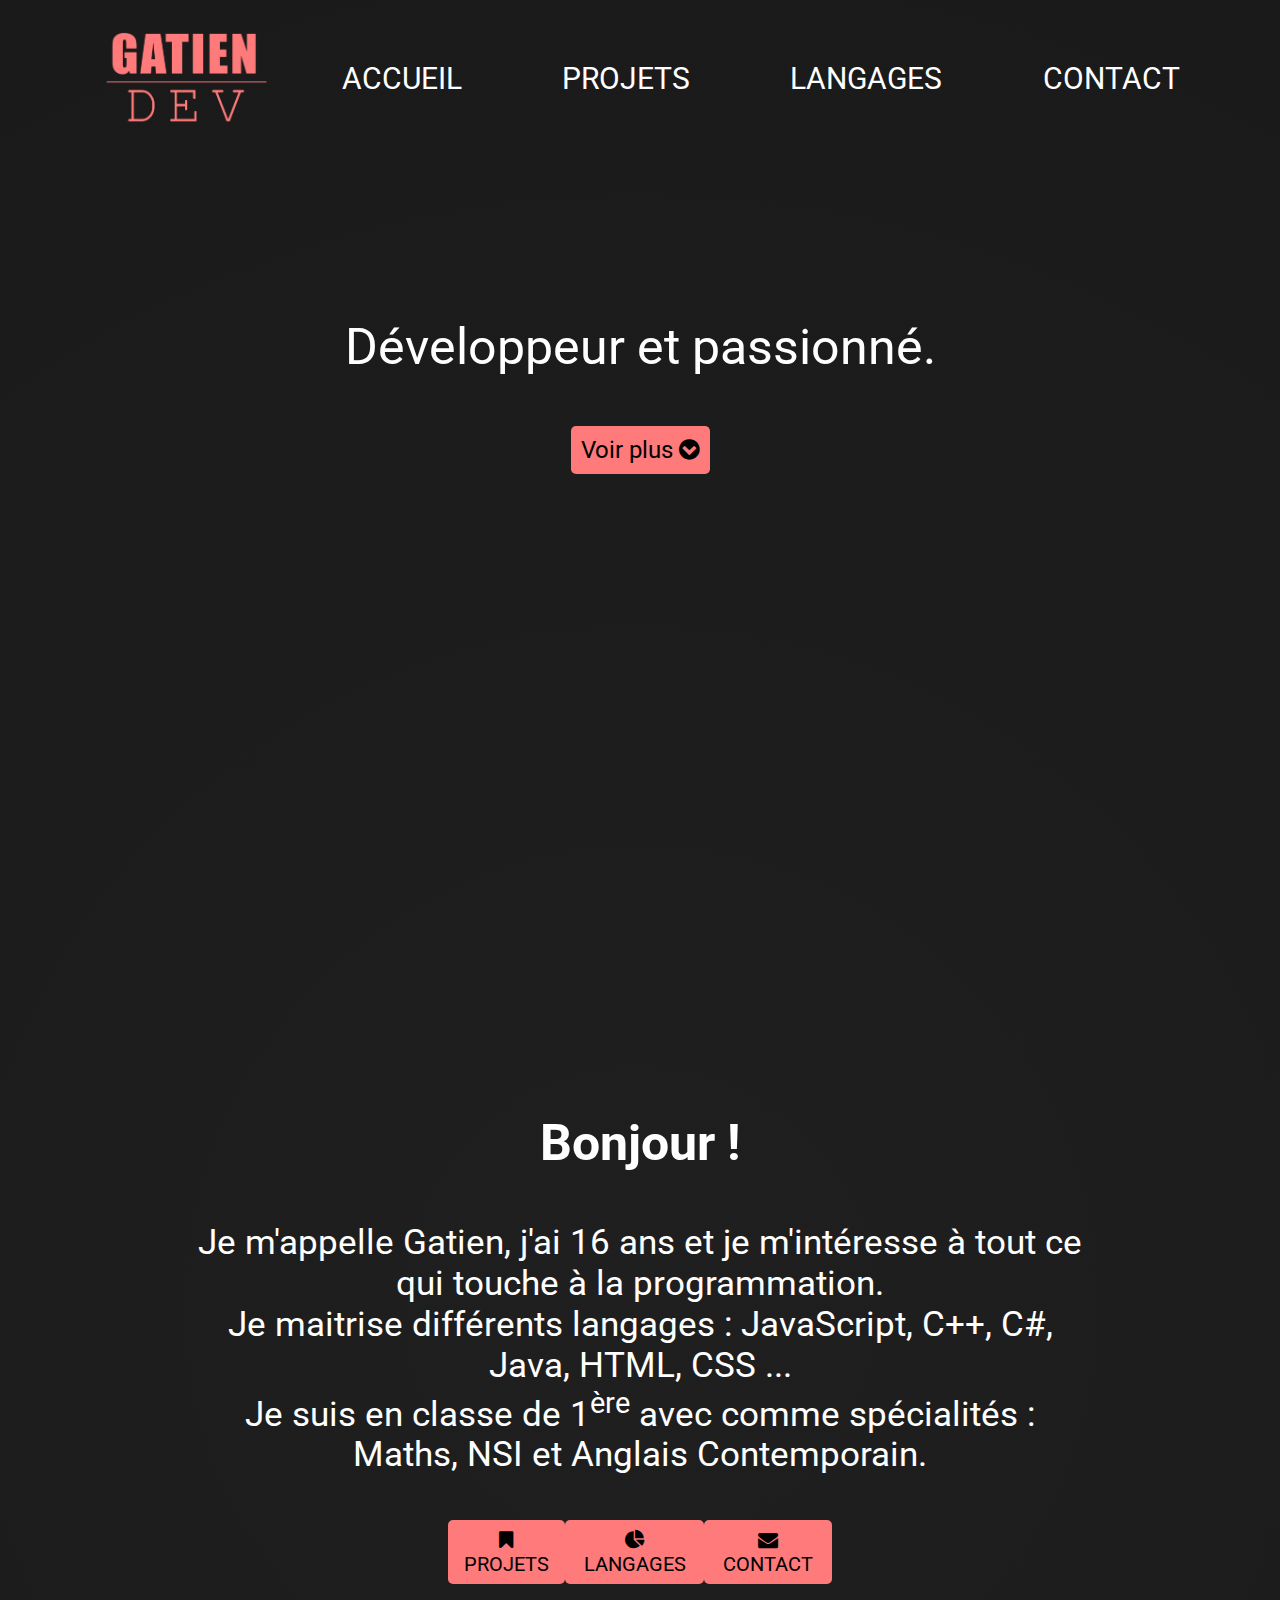
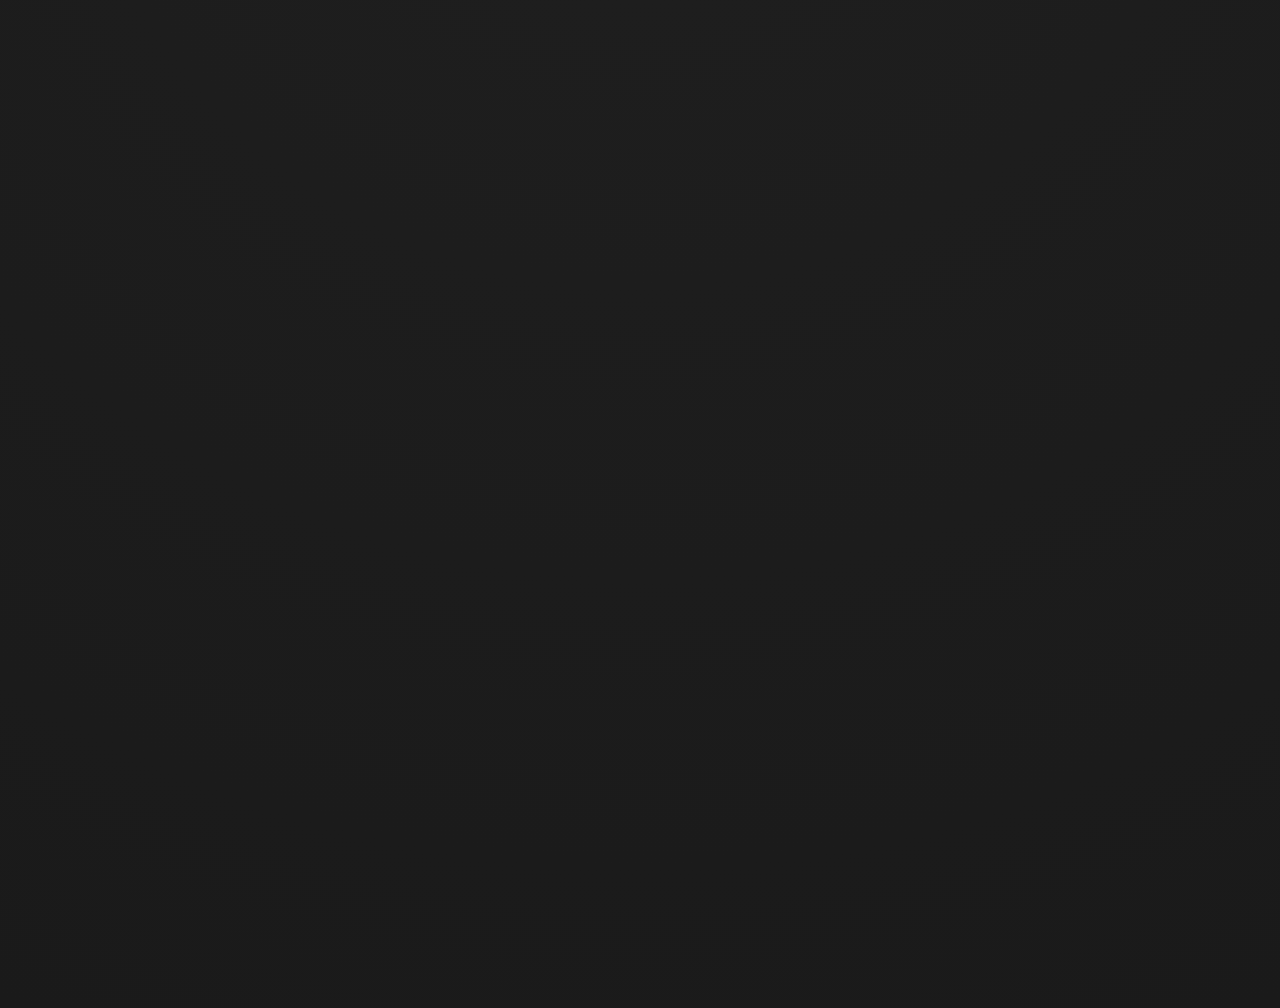
==== index.html @ 30604a0b "Diverses améliorations" ====
<!DOCTYPE html>
<html lang="en">
<head>
    <meta charset="UTF-8">
    <meta http-equiv="X-UA-Compatible" content="IE=edge">
    <meta name="viewport" content="width=device-width, initial-scale=1.0">
    <link rel="stylesheet" href="https://cdnjs.cloudflare.com/ajax/libs/font-awesome/4.7.0/css/font-awesome.min.css">
    <link rel="stylesheet" href="css/style.css">
    <link rel="stylesheet" href="css/navbar.css">
    <link rel="shortcut icon" href="img/favicon.png" type="image/x-icon">
    <title>Gatien Dev</title>
</head>
<body>
    <!-- BARRE DE NAVIGATION -->
    <div id="navbar">
        <img src="img/logo.png" alt="logo" id="logo">
        <li class="menu"><a class="nav" href="index.html">accueil</a></li>
        <li class="menu"><a class="nav" href="projects.html">projets</a></li>
        <li class="menu"><a class="nav" href="language.html">langages</a></li>
        <li class="menu"><a class="nav" href="contact.html">contact</a></li>
    </div>

    <!-- TEXTE MILIEU D'ECRAN -->
    <div id="milieu">
        <p id="milieu">Développeur et passionné.</p>
        <button id="voir" onClick="document.getElementById('titre-bio').scrollIntoView();">Voir plus <i class="fa fa-chevron-circle-down"></i></button>
    </div>

    <!-- BIOGRAPHIE -->
    <h3 id="titre-bio">Bonjour !</h3>
    <p id="biographie">
        Je m'appelle Gatien, j'ai 16 ans et je m'intéresse à tout ce qui touche à la programmation. <br>
        Je maitrise différents langages : JavaScript, C++, C#, Java, HTML, CSS ...<br>
        Je suis en classe de 1<sup>ère</sup> avec comme spécialités : Maths, NSI et Anglais Contemporain.
    </p>
    <div id="btn">
        <a href="projects.html"><button id="serie"><i class="fa fa-bookmark"></i> PROJETS</button></a>
        <a href="language.html"><button id="serie"><i class="fa fa-pie-chart"></i> LANGAGES</button></a>
        <a href="contact.html"><button id="serie"><i class="fa fa-envelope"></i> CONTACT</button></a>
    </div>
</body>
</html>
---- css/style.css ----
@import url('https://fonts.googleapis.com/css2?family=Roboto&display=swap');


html{
    scroll-behavior: smooth;
}

body{
    font-family: 'Roboto', sans-serif;
    margin: 0;
    padding: 0;

    background-image: radial-gradient(circle, rgb(31, 31, 31), rgb(26, 26, 26));
}

p{
    font-family: 'Roboto', sans-serif;
}

a{
    text-decoration: none;
    color: black;
}
---- css/navbar.css ----
/* NAVBAR */

div#navbar{
    justify-content: space-evenly;
    display: flex;
    flex: 2;
    align-items: center;
    margin-top: 2.4%;
    margin-left: 2.4%;
}
a.nav{
    font-size: 30px;
    color: white;
    text-decoration: none;
    text-transform: uppercase;
}
li{
    list-style: none;
    margin-right: 2%;
    width: auto;
}
img#logo{
    max-height:95px;
    height: auto;
    width: auto;
}

a.nav:hover{
    color: #ff7a7a;
}

/* TEXTE DU MILIEU */

div#milieu{
    margin-top: 15%;
}

p#milieu{
    font-size: 50px;
    text-align: center;
    color: white;
}

button#voir{
    font-family: 'Roboto';
    font-size: 24px;
    color: black;
    padding: 10px;
    margin-top: 30px;
    border: none;
    border-radius: 5px;
    display: block;
    margin: auto;
    background-color: #ff7a7a;
}

/* BIOGRAPHIE */

h3#titre-bio{
    margin-top: 38%;
    padding-top: 12%;
    font-size: 50px;
    text-align: center;
    color: white;
}
p#biographie{
    margin-left: 15%;
    margin-right: 15%;
    font-size: 35px;
    color: white;
    text-align: center;
}
div#btn{
    display: flex;
    justify-content:space-between;
    margin-left: 35%;
    margin-right: 35%;
    margin-bottom: 80%;
    margin-top: 3.5%;
}

button#serie{
    font-family: 'Roboto';
    font-size: 20px;
    color: black;
    padding: 8px;
    margin-top: 30px;
    border: none;
    border-radius: 5px;
    display: block;
    margin: auto;
    background-color: #ff7a7a;
}



/* PARTIE POUR MOBILE (RESPONSIVE) */

@media screen and (max-width: 900px) {
    a.nav{
      font-size: 13px;
    }
    img#logo{
        max-width:50px;
        height: auto;
        width: auto;
    }
    p#milieu{
        font-size: 20px;
    }
    div#milieu{
        margin-top: 40%;
    }
    button#voir{
        font-size: 18px;
        padding: 8px;
    }
    h3#titre-bio{
        font-size: 25px;
        margin-top: 150%;
    }
    p#biographie{
        font-size: 18px;
        margin-left: 10%;
        margin-right: 10%;
    }
    button#serie{
        font-size: 12px;
        padding: 6px;
    }
    div#btn{
        margin-right: 5%;
        margin-left: 5%;
        justify-content: space-around;
    }
  }
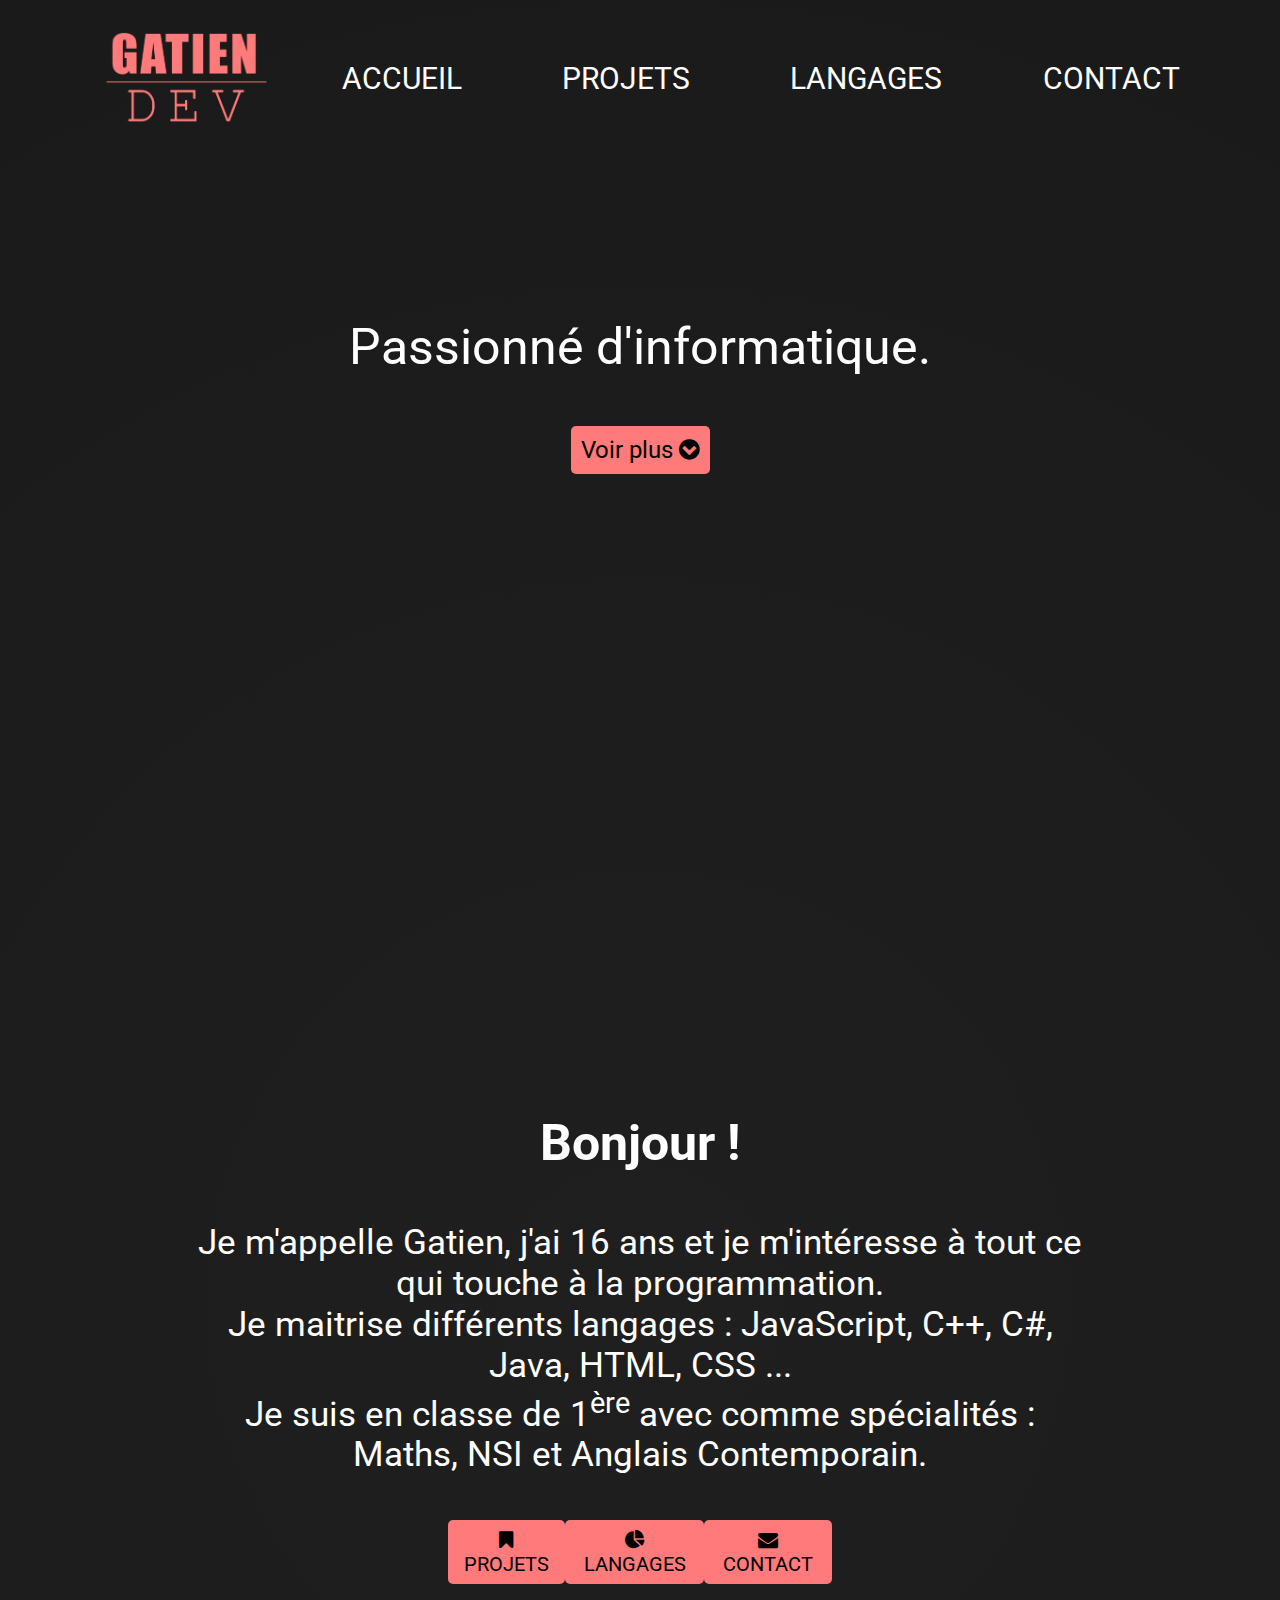
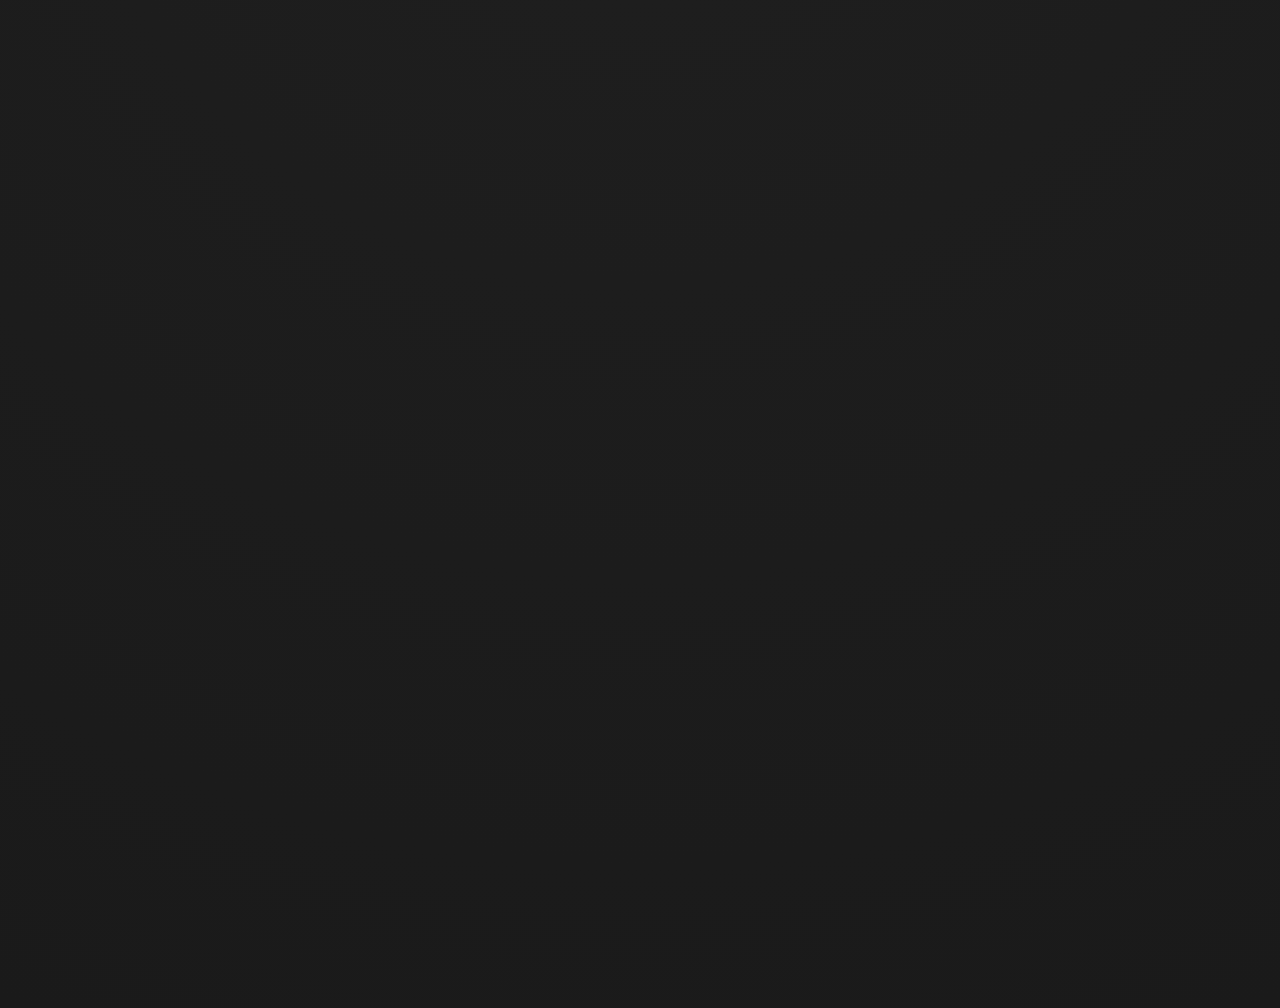
==== commit 9d328ea0: "Update index.html" ====
--- a/index.html
+++ b/index.html
@@ -22,7 +22,7 @@
 
     <!-- TEXTE MILIEU D'ECRAN -->
     <div id="milieu">
-        <p id="milieu">Développeur et passionné.</p>
+        <p id="milieu">Passionné d'informatique.</p>
         <button id="voir" onClick="document.getElementById('titre-bio').scrollIntoView();">Voir plus <i class="fa fa-chevron-circle-down"></i></button>
     </div>
 
@@ -39,4 +39,4 @@
         <a href="contact.html"><button id="serie"><i class="fa fa-envelope"></i> CONTACT</button></a>
     </div>
 </body>
-</html>+</html>
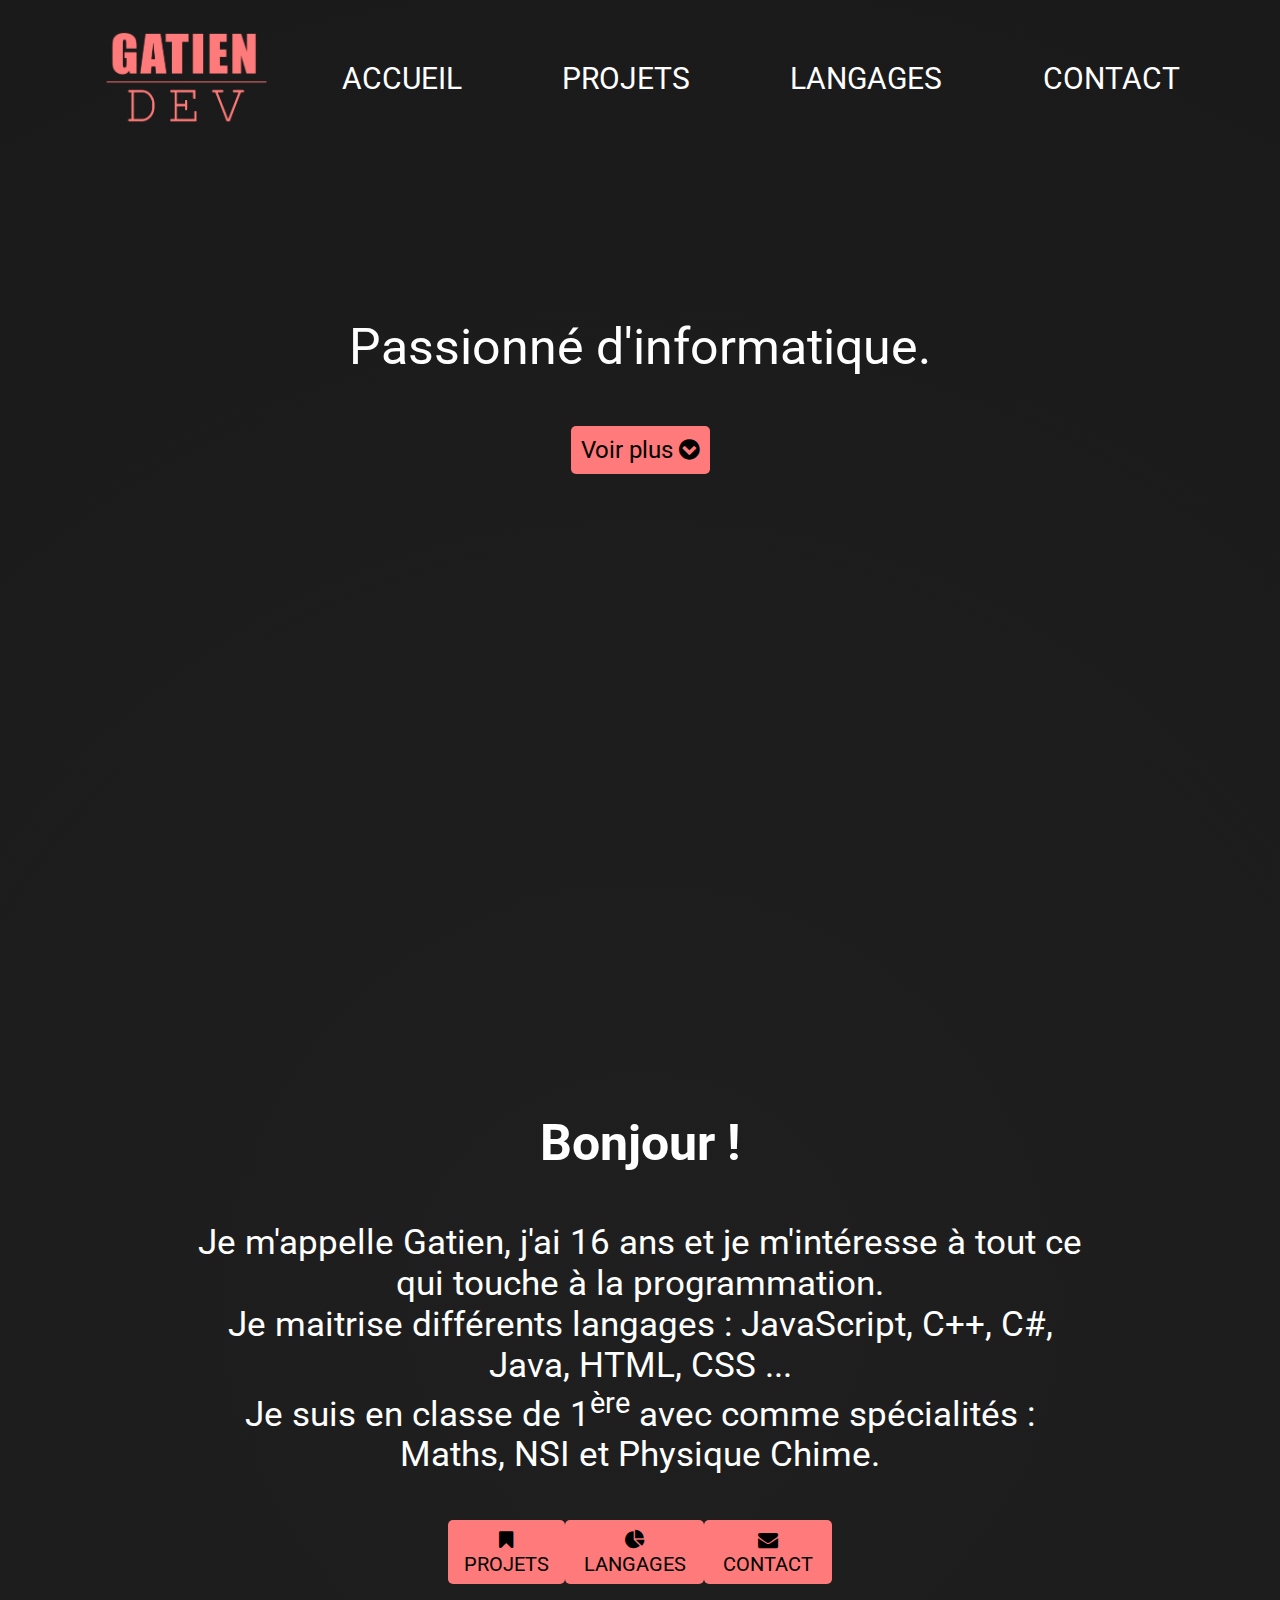
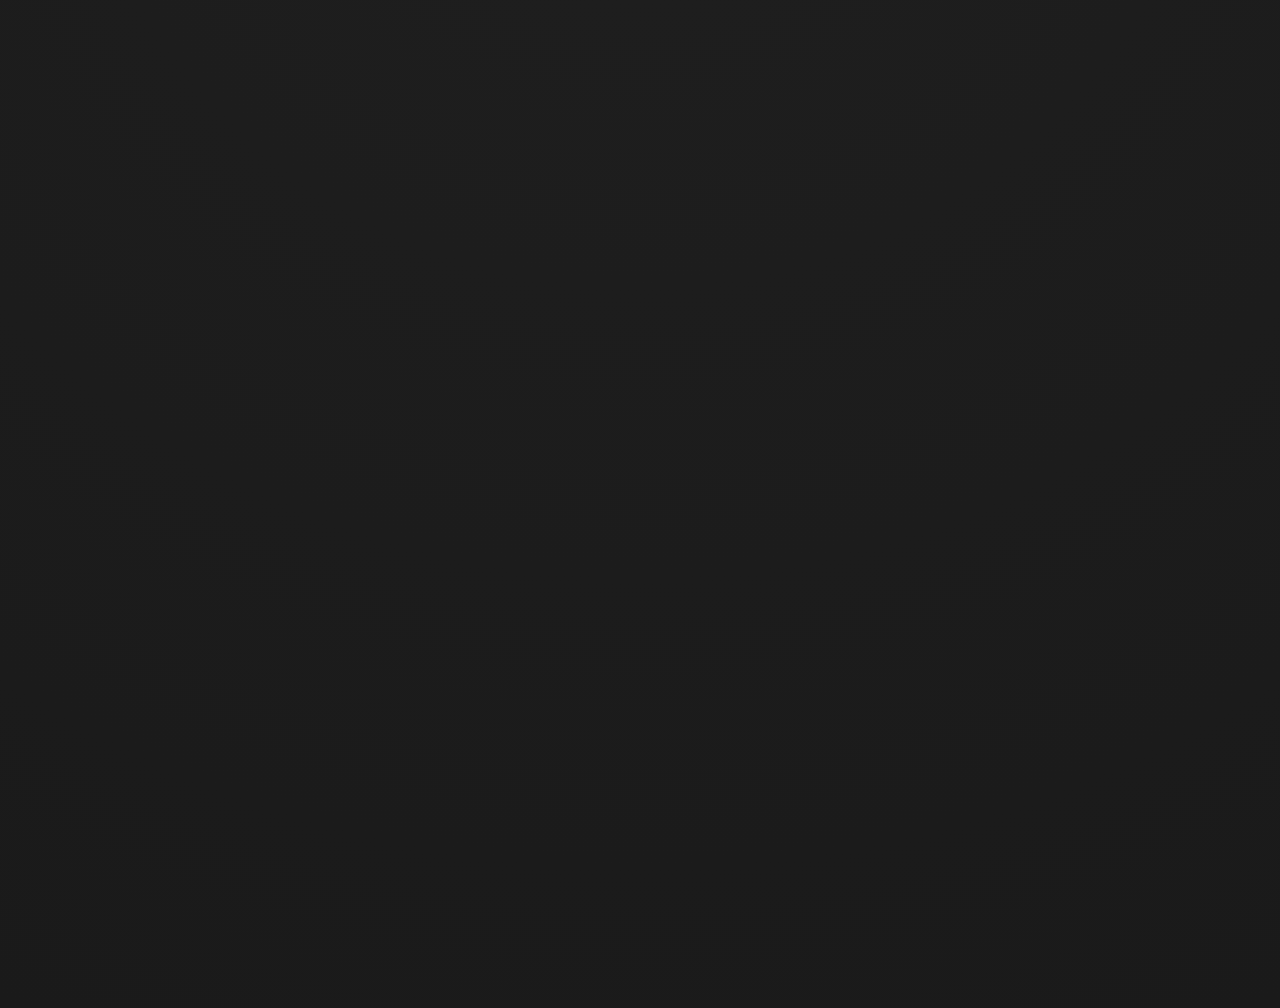
==== commit 04cd34be: "Update index.html" ====
--- a/index.html
+++ b/index.html
@@ -31,7 +31,7 @@
     <p id="biographie">
         Je m'appelle Gatien, j'ai 16 ans et je m'intéresse à tout ce qui touche à la programmation. <br>
         Je maitrise différents langages : JavaScript, C++, C#, Java, HTML, CSS ...<br>
-        Je suis en classe de 1<sup>ère</sup> avec comme spécialités : Maths, NSI et Anglais Contemporain.
+        Je suis en classe de 1<sup>ère</sup> avec comme spécialités : Maths, NSI et Physique Chime.
     </p>
     <div id="btn">
         <a href="projects.html"><button id="serie"><i class="fa fa-bookmark"></i> PROJETS</button></a>
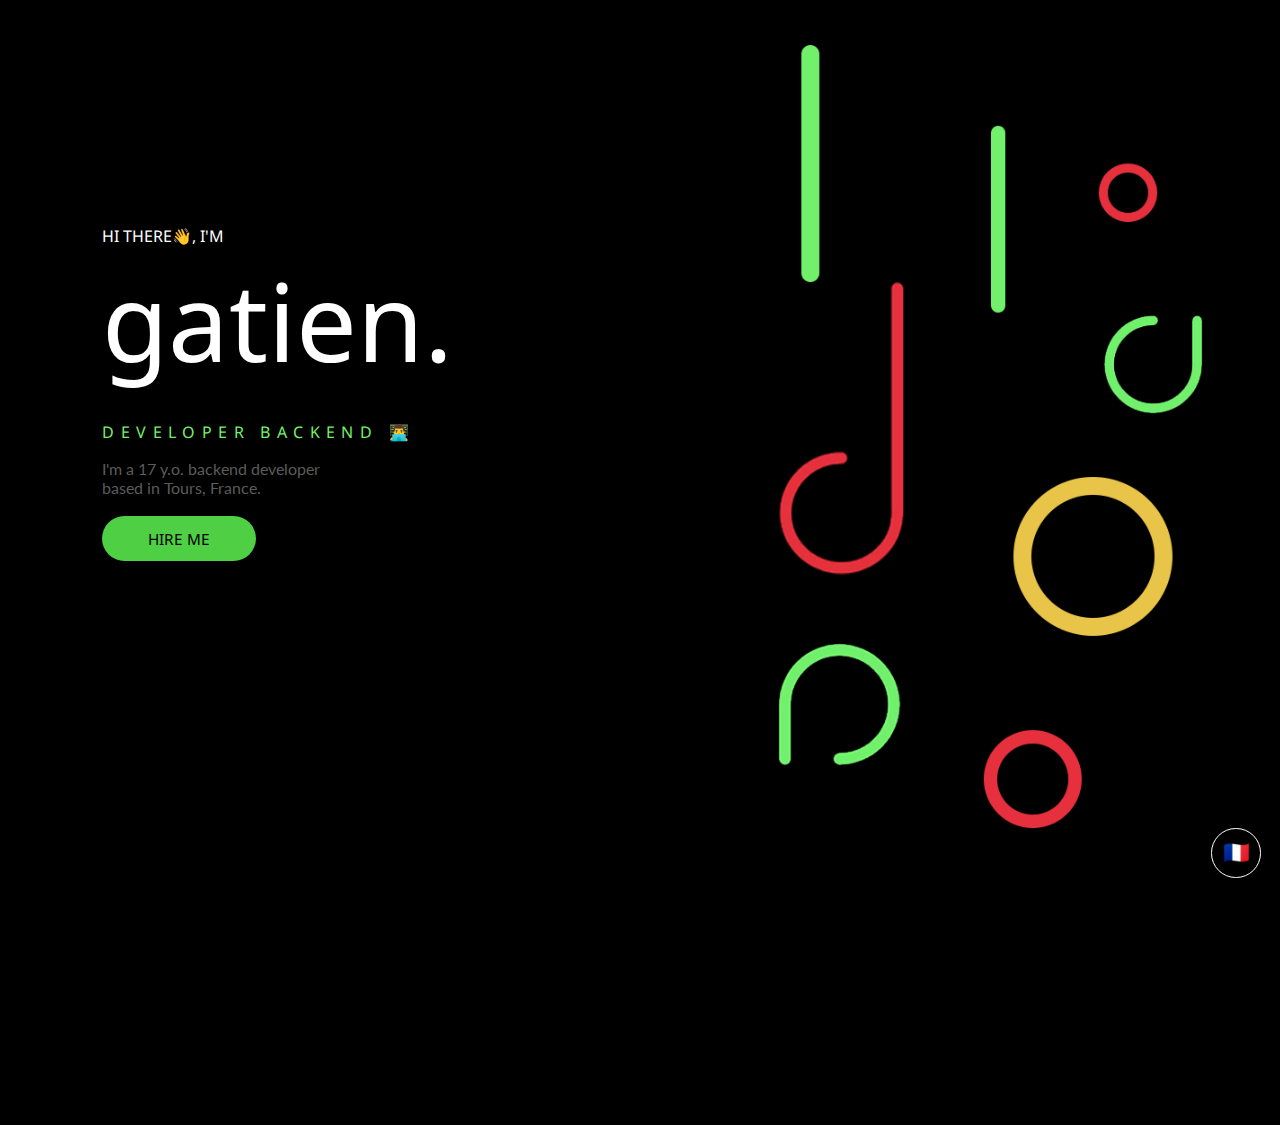
==== commit f36ff602: "Add files via upload" ====
--- a/index.html
+++ b/index.html
@@ -1,42 +1,22 @@
-<!DOCTYPE html>
-<html lang="en">
-<head>
-    <meta charset="UTF-8">
-    <meta http-equiv="X-UA-Compatible" content="IE=edge">
-    <meta name="viewport" content="width=device-width, initial-scale=1.0">
-    <link rel="stylesheet" href="https://cdnjs.cloudflare.com/ajax/libs/font-awesome/4.7.0/css/font-awesome.min.css">
-    <link rel="stylesheet" href="css/style.css">
-    <link rel="stylesheet" href="css/navbar.css">
-    <link rel="shortcut icon" href="img/favicon.png" type="image/x-icon">
-    <title>Gatien Dev</title>
-</head>
-<body>
-    <!-- BARRE DE NAVIGATION -->
-    <div id="navbar">
-        <img src="img/logo.png" alt="logo" id="logo">
-        <li class="menu"><a class="nav" href="index.html">accueil</a></li>
-        <li class="menu"><a class="nav" href="projects.html">projets</a></li>
-        <li class="menu"><a class="nav" href="language.html">langages</a></li>
-        <li class="menu"><a class="nav" href="contact.html">contact</a></li>
-    </div>
-
-    <!-- TEXTE MILIEU D'ECRAN -->
-    <div id="milieu">
-        <p id="milieu">Passionné d'informatique.</p>
-        <button id="voir" onClick="document.getElementById('titre-bio').scrollIntoView();">Voir plus <i class="fa fa-chevron-circle-down"></i></button>
-    </div>
-
-    <!-- BIOGRAPHIE -->
-    <h3 id="titre-bio">Bonjour !</h3>
-    <p id="biographie">
-        Je m'appelle Gatien, j'ai 16 ans et je m'intéresse à tout ce qui touche à la programmation. <br>
-        Je maitrise différents langages : JavaScript, C++, C#, Java, HTML, CSS ...<br>
-        Je suis en classe de 1<sup>ère</sup> avec comme spécialités : Maths, NSI et Physique Chime.
-    </p>
-    <div id="btn">
-        <a href="projects.html"><button id="serie"><i class="fa fa-bookmark"></i> PROJETS</button></a>
-        <a href="language.html"><button id="serie"><i class="fa fa-pie-chart"></i> LANGAGES</button></a>
-        <a href="contact.html"><button id="serie"><i class="fa fa-envelope"></i> CONTACT</button></a>
-    </div>
-</body>
-</html>
+<!DOCTYPE html>
+<html lang="fr">
+<head>
+    <meta charset="UTF-8">
+    <meta http-equiv="X-UA-Compatible" content="IE=edge">
+    <meta name="viewport" content="width=device-width, initial-scale=1.0">
+    <link rel="stylesheet" href="style.css">
+    <script src="app.js" defer></script>
+    <title>Gatien Gillot - Portfolio</title>
+</head>
+<body>
+    <img src="bg.png">
+    <div class="parent">
+        <p id="intro">hi there👋, i'm</p>
+        <p id="nom">gatien.</p>
+        <p id="dev">developer backend 👨‍💻</p>
+        <p id="description">I'm a 17 y.o. backend developer<br>based in Tours, France.</p>
+        <button id="btn">HIRE ME</button>
+    </div>
+    <button id="langue" onclick="switchlanguage()">🇫🇷</button>
+</body>
+</html>--- a/style.css
+++ b/style.css
@@ -0,0 +1,101 @@
+@import url('https://fonts.googleapis.com/css2?family=Noto+Sans&display=swap');
+@import url('https://fonts.googleapis.com/css2?family=Lato&display=swap');
+
+* {
+    overflow: hidden;
+    margin: 0;
+    padding: 0;
+    animation: fadein 2s;
+}
+
+body {
+    background-color: black;
+}
+
+div.parent {
+    margin-left: 8vw;
+    height: 100vh;
+    display: block;
+    margin-top: 25vh;
+}
+
+p {
+    color: white;
+    font-family: 'Noto Sans', sans-serif;
+}
+
+
+p#intro {
+    text-transform: uppercase;
+}
+
+p#nom {
+    font-size: 12vh;
+    margin-bottom: 3vh;
+}
+
+p#dev {
+    color: #74f06b;
+    text-transform: uppercase;
+    letter-spacing: 0.5vw;
+    margin-bottom: 1.8vh;
+}
+
+p#description {
+    font-family: 'Lato', sans-serif;
+    font-size: 1.8vh;
+    color: #5b5b5b;
+    margin-bottom: 1.5vw;
+}
+
+div.parent button {
+    font-family: 'Noto Sans', sans-serif;
+    font-size: 1.7vh;
+    /* font-weight: bold; */
+    background-color: #4ecf44;
+    border: none;
+    width: 12vw;
+    height: 5vh;
+    border-radius: 50px;
+    padding: 0.5vw;
+}
+
+div.parent button:hover{
+    cursor: pointer;
+    /* font-size: 2vh; */
+}
+
+button#langue{
+    background-color: black;
+    border: solid #fff 1px;
+    height: 5.5vh;
+    width: 5.5vh;
+    border-radius: 50%;
+    font-size: 2.4vh;
+    position: fixed;
+    right: 1.5%;
+    bottom: 2.5%;
+}
+
+button#langue:hover{
+    cursor: pointer;
+    background-color: #080808;
+}
+
+img{
+    position: absolute;
+    height: 87%;
+    right: 6%;
+    top: 5%;
+}
+
+@keyframes fadein {
+    from {
+        margin-top: 3px;
+        opacity: 0;
+    }
+
+    to {
+        opacity: 1;
+    }
+}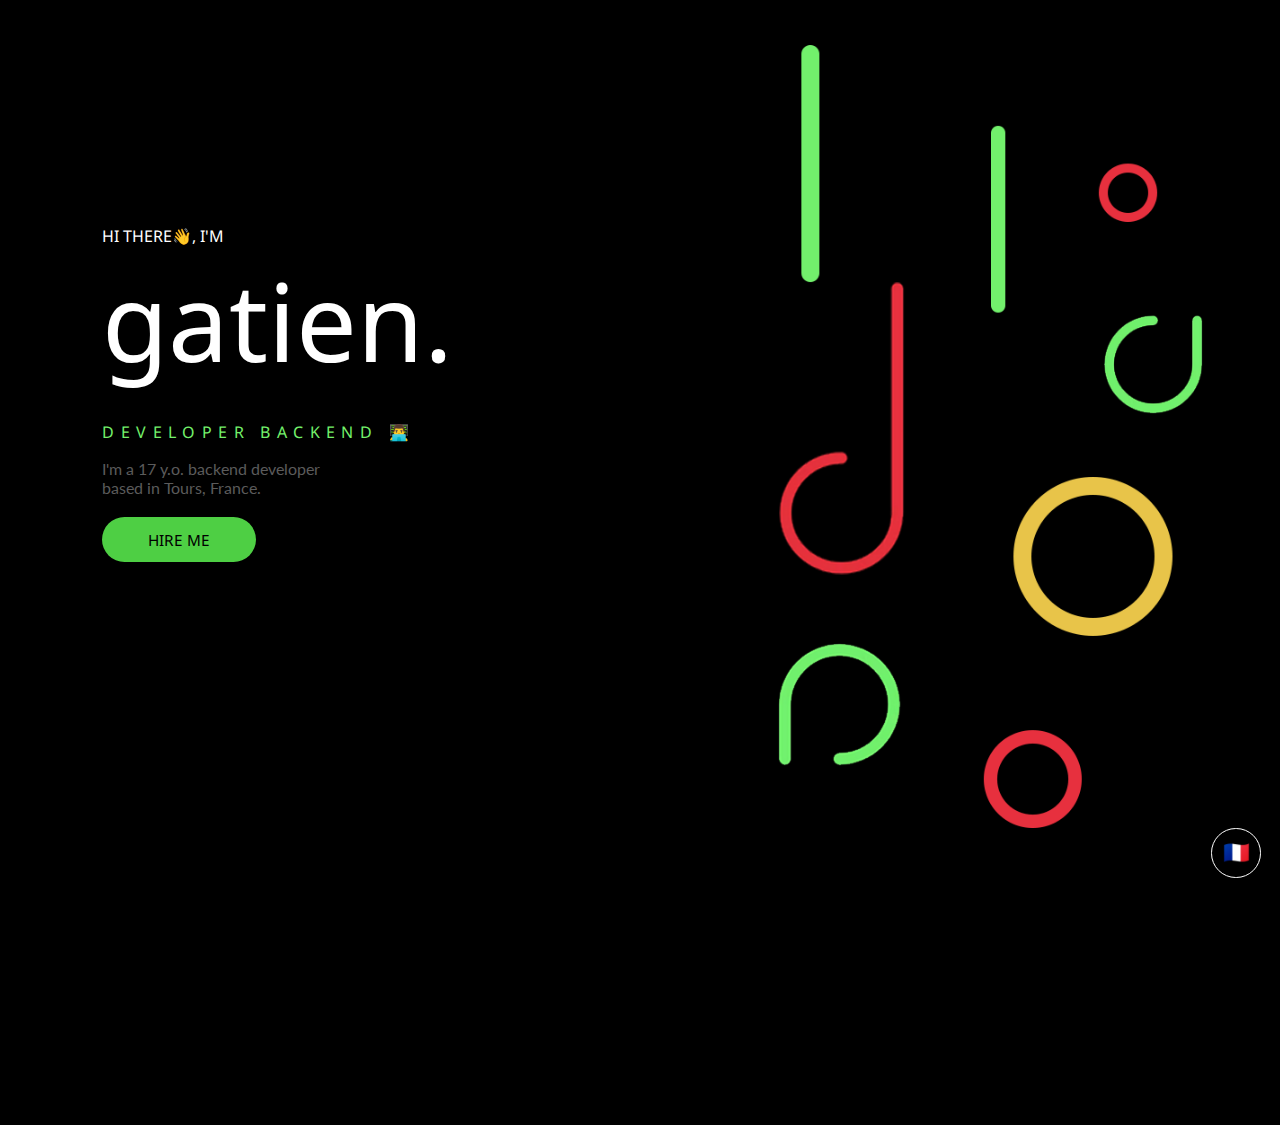
==== commit ebce7e41: "Update index.html" ====
--- a/index.html
+++ b/index.html
@@ -6,7 +6,7 @@
     <meta name="viewport" content="width=device-width, initial-scale=1.0">
     <link rel="stylesheet" href="style.css">
     <script src="app.js" defer></script>
-    <title>Gatien Gillot - Portfolio</title>
+    <title>Gatien - Portfolio</title>
 </head>
 <body>
     <img src="bg.png">
@@ -19,4 +19,4 @@
     </div>
     <button id="langue" onclick="switchlanguage()">🇫🇷</button>
 </body>
-</html>+</html>
--- a/style.css
+++ b/style.css
@@ -45,7 +45,7 @@
     font-family: 'Lato', sans-serif;
     font-size: 1.8vh;
     color: #5b5b5b;
-    margin-bottom: 1.5vw;
+    margin-bottom: 20px;
 }
 
 div.parent button {
@@ -55,6 +55,7 @@
     background-color: #4ecf44;
     border: none;
     width: 12vw;
+    min-width: 150px;
     height: 5vh;
     border-radius: 50px;
     padding: 0.5vw;
@@ -98,4 +99,10 @@
     to {
         opacity: 1;
     }
-}+}
+
+@media screen and (max-width: 850px) {
+    img{
+        display: none;
+    }
+}
